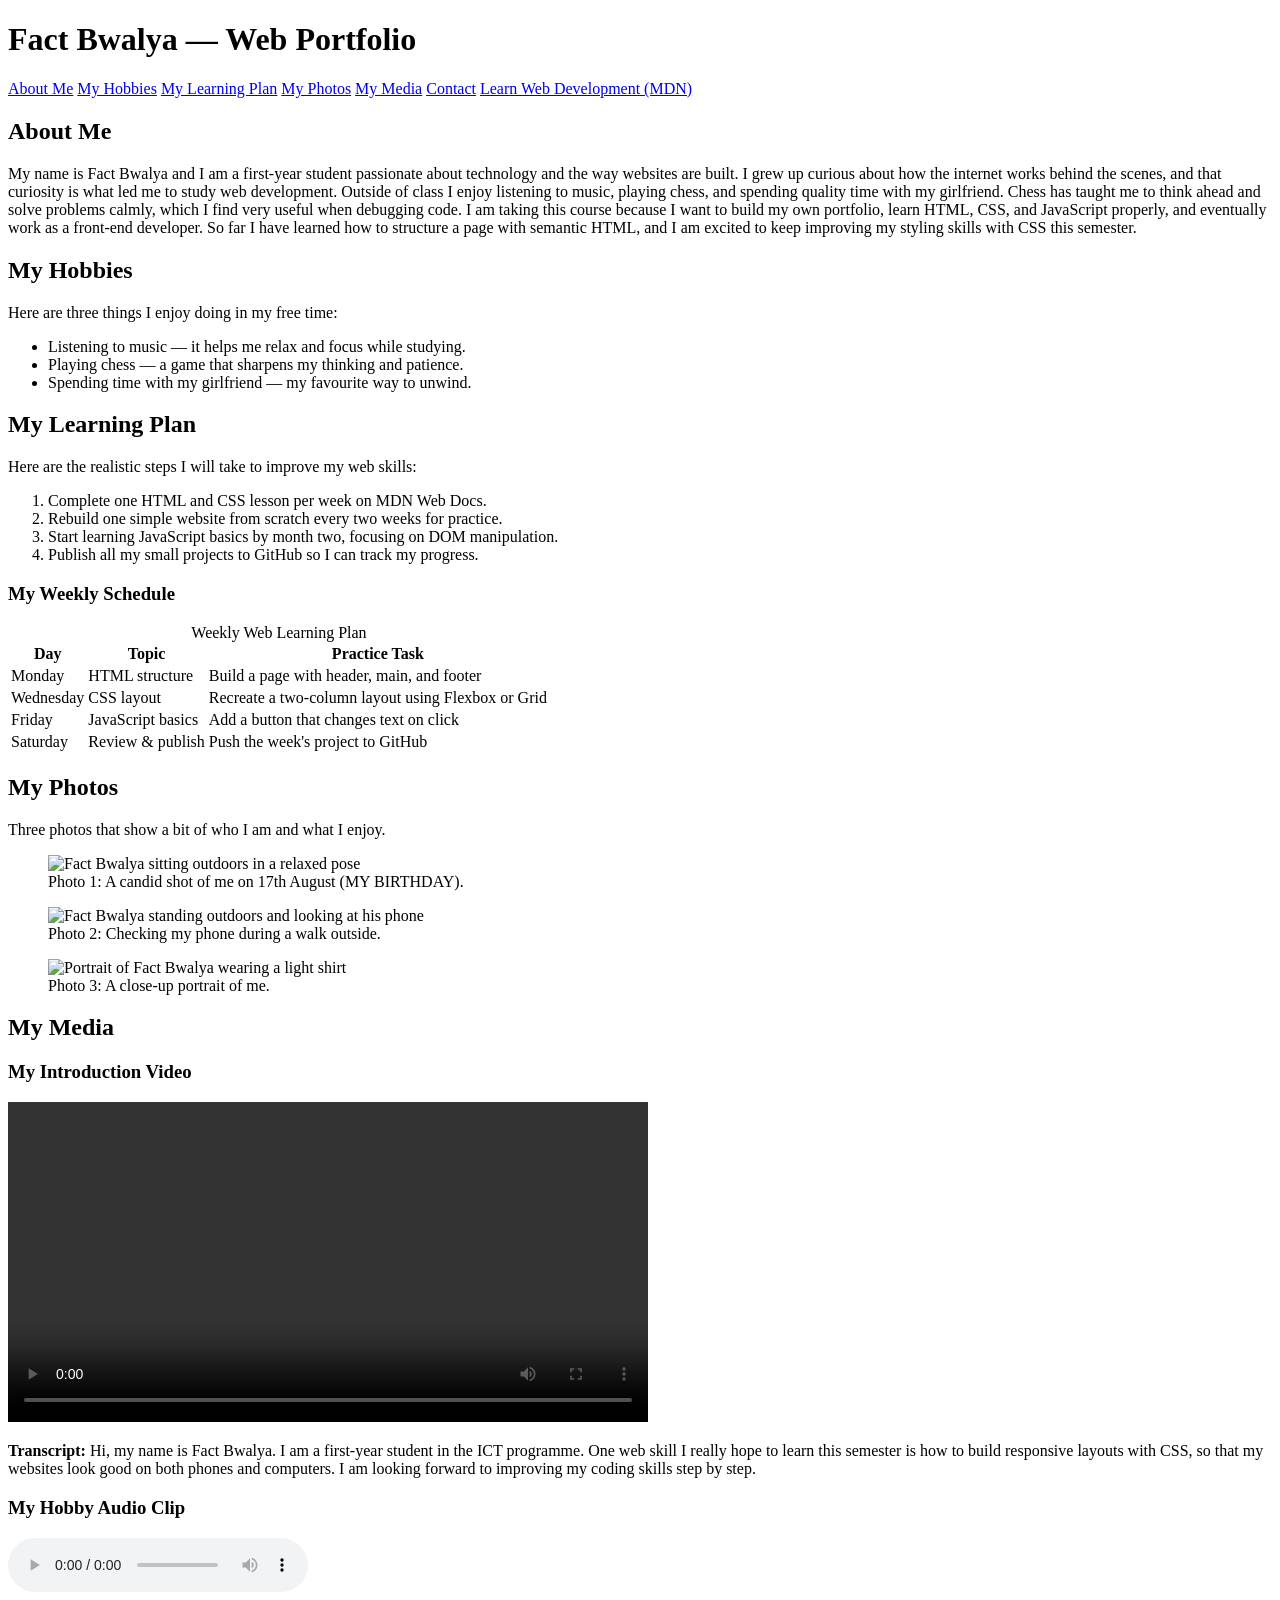
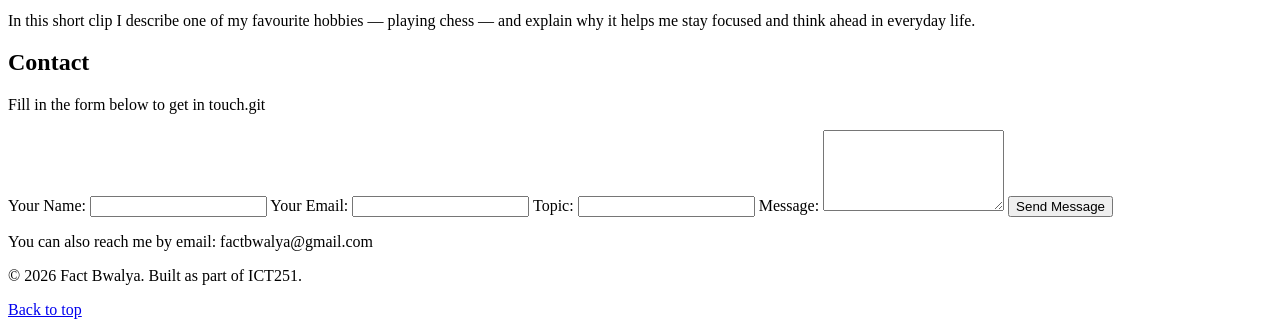
==== index.html @ b4bf5e50 "add index.html" ====
<!DOCTYPE html>
<html lang="en">
<head>
  <meta charset="UTF-8">
  <meta name="viewport" content="width=device-width, initial-scale=1.0">
  <title>Fact Bwalya — Web Portfolio</title>
  <link rel="stylesheet" href="css/styles.css">
</head>
<body>
  <header>
    <h1>Fact Bwalya — Web Portfolio</h1>
    <nav>
      <a href="#about">About Me</a>
      <a href="#hobbies">My Hobbies</a>
      <a href="#learning">My Learning Plan</a>
      <a href="#photos">My Photos</a>
      <a href="#media">My Media</a>
      <a href="#contact">Contact</a>
      <a href="https://developer.mozilla.org/en-US/docs/Learn" target="_blank" rel="noopener">
        Learn Web Development (MDN)
      </a>
    </nav>
  </header>

  <main>
    <!-- ABOUT ME -->
    <section id="about" class="content-section">
      <h2>About Me</h2>
      <p>
        My name is Fact Bwalya and I am a first-year student passionate about
        technology and the way websites are built. I grew up curious about how
        the internet works behind the scenes, and that curiosity is what led me
        to study web development. Outside of class I enjoy listening to music,
        playing chess, and spending quality time with my girlfriend. Chess has
        taught me to think ahead and solve problems calmly, which I find very
        useful when debugging code. I am taking this course because I want to
        build my own portfolio, learn HTML, CSS, and JavaScript properly, and
        eventually work as a front-end developer. So far I have learned how to
        structure a page with semantic HTML, and I am excited to keep improving
        my styling skills with CSS this semester.
      </p>
    </section>

    <!-- HOBBIES -->
    <section id="hobbies" class="content-section">
      <h2>My Hobbies</h2>
      <p>Here are three things I enjoy doing in my free time:</p>
      <ul>
        <li>Listening to music — it helps me relax and focus while studying.</li>
        <li>Playing chess — a game that sharpens my thinking and patience.</li>
        <li>Spending time with my girlfriend — my favourite way to unwind.</li>
      </ul>
    </section>

    <!-- LEARNING PLAN + TABLE -->
    <section id="learning" class="content-section">
      <h2>My Learning Plan</h2>
      <p>Here are the realistic steps I will take to improve my web skills:</p>
      <ol>
        <li>Complete one HTML and CSS lesson per week on MDN Web Docs.</li>
        <li>Rebuild one simple website from scratch every two weeks for practice.</li>
        <li>Start learning JavaScript basics by month two, focusing on DOM manipulation.</li>
        <li>Publish all my small projects to GitHub so I can track my progress.</li>
      </ol>

      <h3>My Weekly Schedule</h3>
      <table>
        <caption>Weekly Web Learning Plan</caption>
        <thead>
          <tr>
            <th>Day</th>
            <th>Topic</th>
            <th>Practice Task</th>
          </tr>
        </thead>
        <tbody>
          <tr>
            <td>Monday</td>
            <td>HTML structure</td>
            <td>Build a page with header, main, and footer</td>
          </tr>
          <tr>
            <td>Wednesday</td>
            <td>CSS layout</td>
            <td>Recreate a two-column layout using Flexbox or Grid</td>
          </tr>
          <tr>
            <td>Friday</td>
            <td>JavaScript basics</td>
            <td>Add a button that changes text on click</td>
          </tr>
          <tr>
            <td>Saturday</td>
            <td>Review &amp; publish</td>
            <td>Push the week's project to GitHub</td>
          </tr>
        </tbody>
      </table>
    </section>

    <!-- PHOTOS -->
    <section id="photos" class="content-section">
      <h2>My Photos</h2>
      <p>Three photos that show a bit of who I am and what I enjoy.</p>
      <div class="gallery">
        <figure>
          <img src="images/photo1.jpg" alt="Fact Bwalya sitting outdoors in a relaxed pose">
          <figcaption>Photo 1: A candid shot of me on 17th August (MY BIRTHDAY).</figcaption>
        </figure>
        <figure>
          <img src="images/photo2.jpg" alt="Fact Bwalya standing outdoors and looking at his phone">
          <figcaption>Photo 2: Checking my phone during a walk outside.</figcaption>
        </figure>
        <figure>
          <img src="images/photo3.jpg" alt="Portrait of Fact Bwalya wearing a light shirt">
          <figcaption>Photo 3: A close-up portrait of me.</figcaption>
        </figure>
      </div>
    </section>

    <!-- MEDIA -->
    <section id="media" class="content-section">
      <h2>My Media</h2>

      <h3>My Introduction Video</h3>
      <video controls width="640">
        <source src="videos/intro.mp4" type="video/mp4">
        Your browser does not support the video tag.
      </video>
      <p>
        <strong>Transcript:</strong> Hi, my name is Fact Bwalya. I am a
        first-year student in the ICT programme. One web skill I really hope to
        learn this semester is how to build responsive layouts with CSS, so
        that my websites look good on both phones and computers. I am looking
        forward to improving my coding skills step by step.
      </p>

      <h3>My Hobby Audio Clip</h3>
      <audio controls>
        <source src="videos/voice.mp3" type="audio/mpeg">
        Your browser does not support the audio tag.
      </audio>
      <p>
        In this short clip I describe one of my favourite hobbies — playing
        chess — and explain why it helps me stay focused and think ahead in
        everyday life.
      </p>
    </section>

    <!-- CONTACT -->
    <section id="contact" class="content-section">
      <h2>Contact</h2>
      <p>
        Fill in the form below to get in touch.git 
      </p>
      <form action="#" method="post">
        <label for="name">Your Name:</label>
        <input type="text" id="name" name="name" required>

        <label for="email">Your Email:</label>
        <input type="email" id="email" name="email" required>

        <label for="topic">Topic:</label>
        <input type="text" id="topic" name="topic">

        <label for="message">Message:</label>
        <textarea id="message" name="message" rows="5" required></textarea>

        <button type="submit">Send Message</button>
      </form>
      <p>You can also reach me by email: factbwalya@gmail.com</p>
    </section>
  </main>

  <footer>
    <p>&copy; 2026 Fact Bwalya. Built as part of ICT251.</p>
    <p><a href="#about">Back to top</a></p>
  </footer>
</body>
</html>
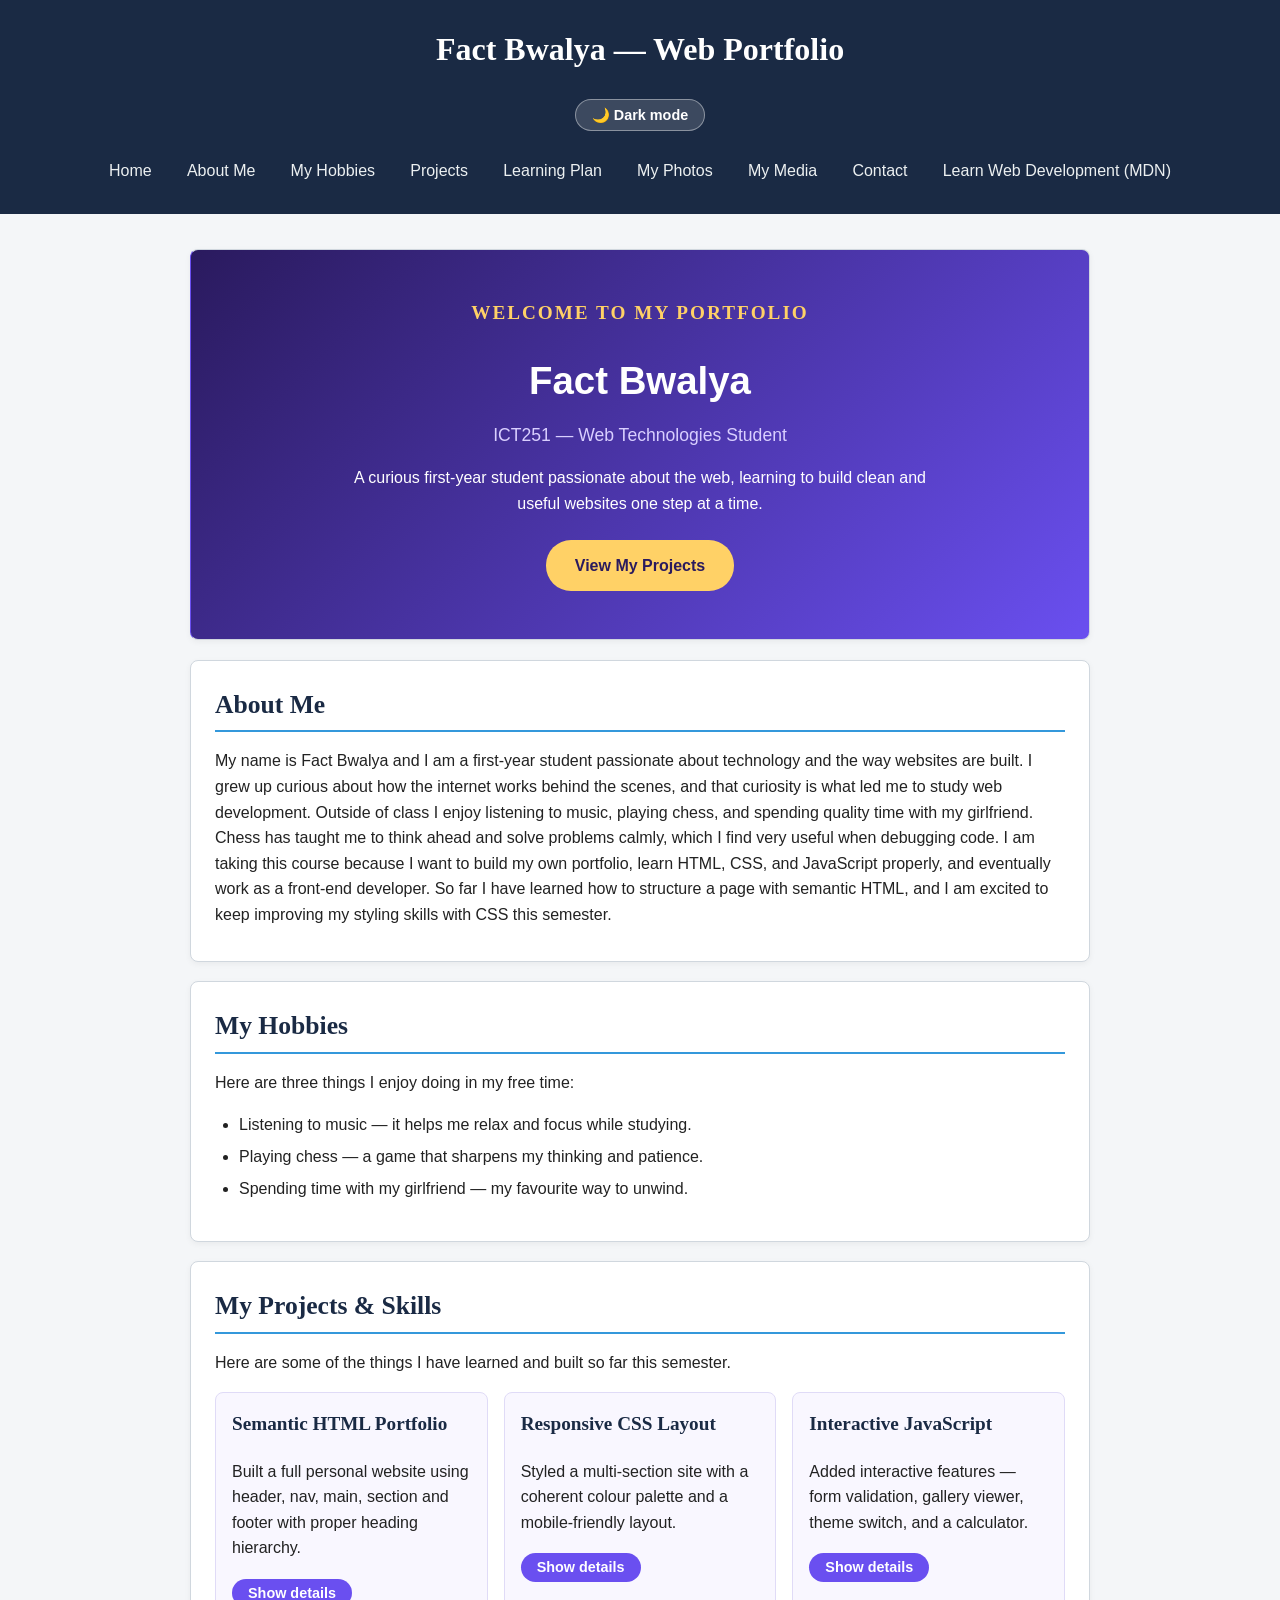
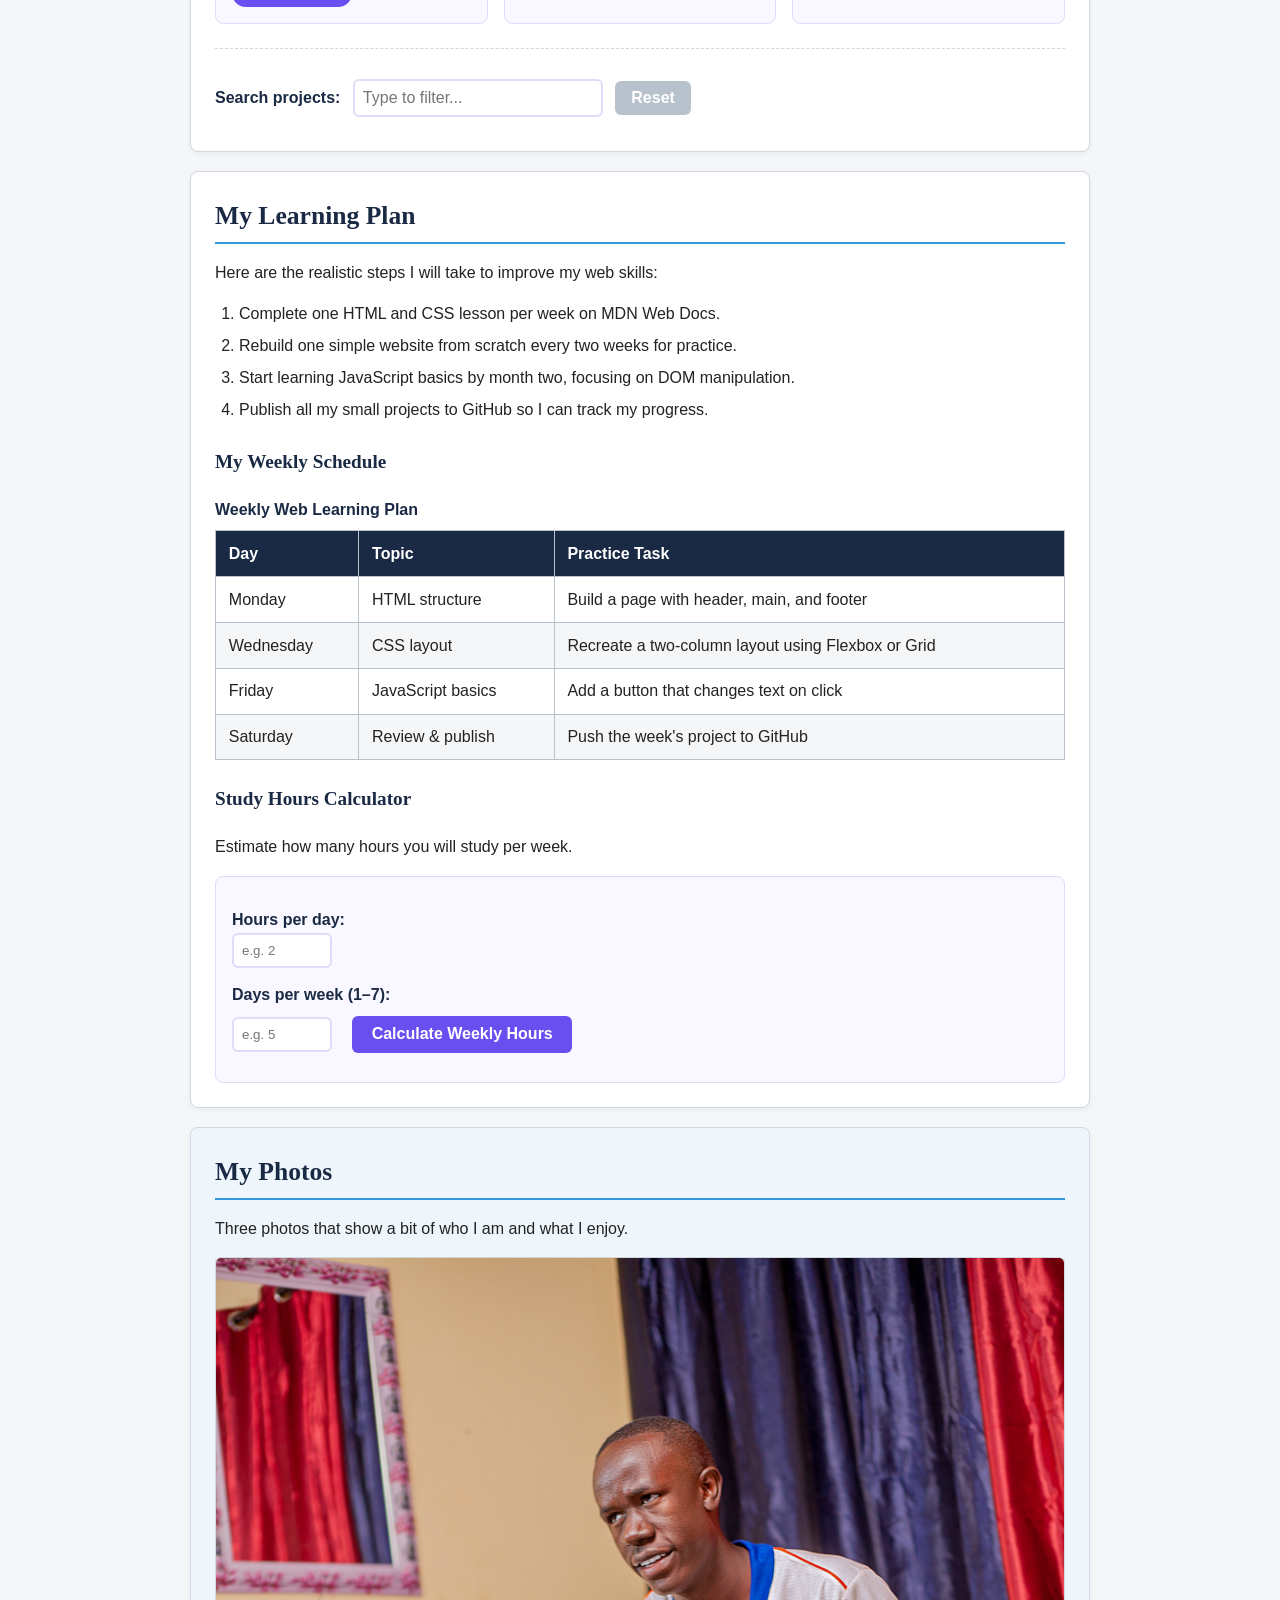
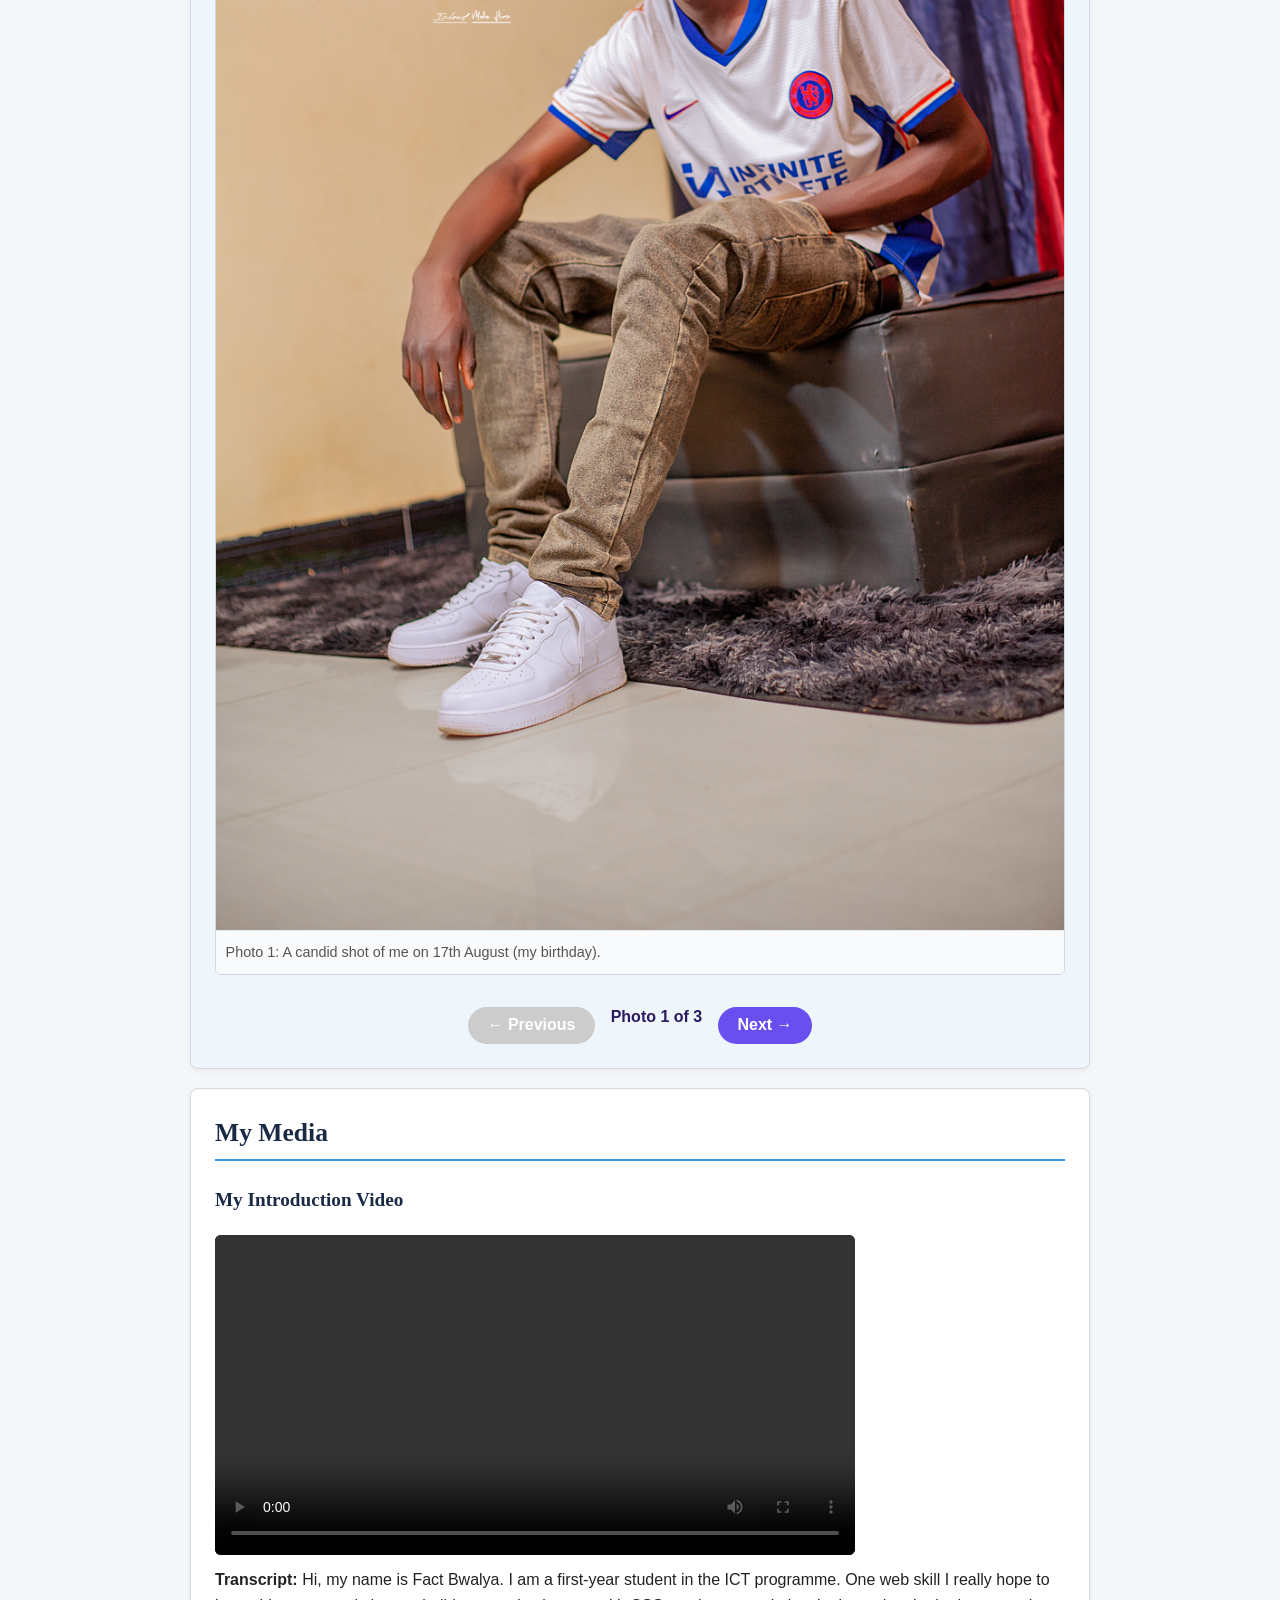
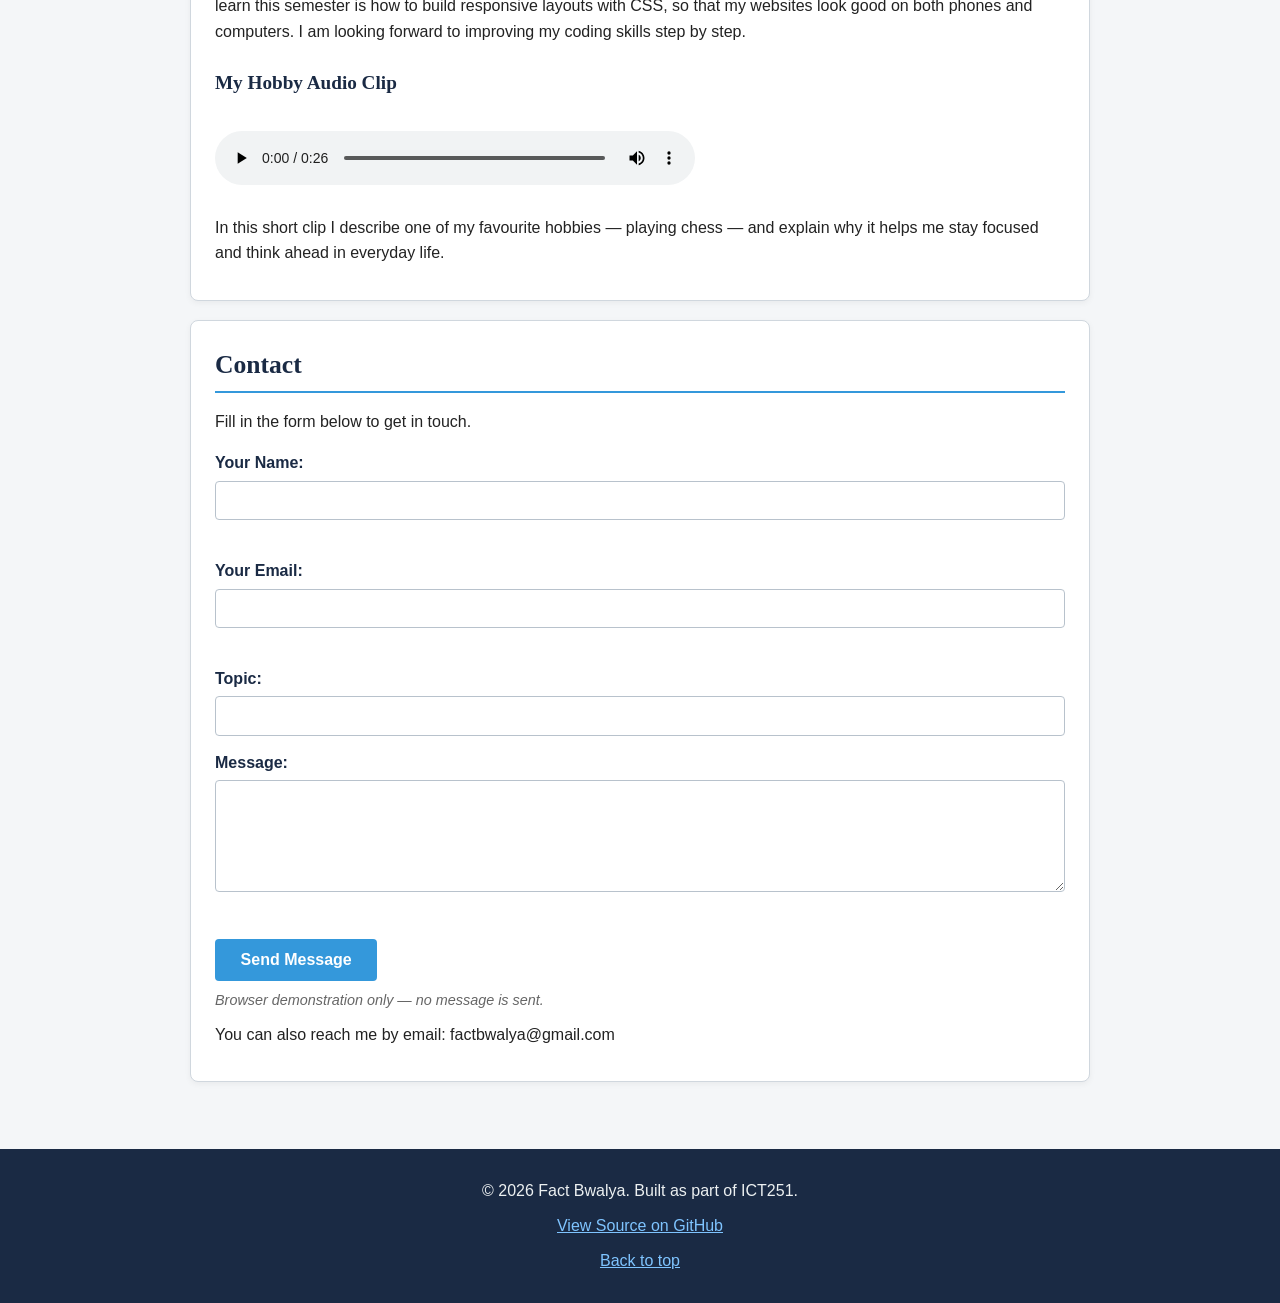
==== commit 1d5695d7: "Activity 3: add JavaScript features, hero, projects section, README-ready structure" ====
--- a/index.html
+++ b/index.html
@@ -5,14 +5,23 @@
   <meta name="viewport" content="width=device-width, initial-scale=1.0">
   <title>Fact Bwalya — Web Portfolio</title>
   <link rel="stylesheet" href="css/styles.css">
+  <script src="js/script.js" defer></script>
 </head>
 <body>
   <header>
     <h1>Fact Bwalya — Web Portfolio</h1>
-    <nav>
+    <button id="theme-toggle" class="theme-toggle" type="button" aria-label="Toggle dark mode">
+      🌙 Dark mode
+    </button>
+    <button id="menu-toggle" class="menu-toggle" type="button" aria-label="Toggle navigation menu" aria-expanded="false">
+      ☰ Menu
+    </button>
+    <nav id="main-nav">
+      <a href="#hero">Home</a>
       <a href="#about">About Me</a>
       <a href="#hobbies">My Hobbies</a>
-      <a href="#learning">My Learning Plan</a>
+      <a href="#projects">Projects</a>
+      <a href="#learning">Learning Plan</a>
       <a href="#photos">My Photos</a>
       <a href="#media">My Media</a>
       <a href="#contact">Contact</a>
@@ -23,6 +32,18 @@
   </header>
 
   <main>
+    <!-- HERO -->
+    <section id="hero" class="content-section hero">
+      <h2>Welcome to My Portfolio</h2>
+      <p class="hero-name">Fact Bwalya</p>
+      <p class="hero-programme">ICT251 — Web Technologies Student</p>
+      <p class="hero-intro">
+        A curious first-year student passionate about the web, learning to build
+        clean and useful websites one step at a time.
+      </p>
+      <a href="#projects" class="hero-btn">View My Projects</a>
+    </section>
+
     <!-- ABOUT ME -->
     <section id="about" class="content-section">
       <h2>About Me</h2>
@@ -52,7 +73,43 @@
       </ul>
     </section>
 
-    <!-- LEARNING PLAN + TABLE -->
+    <!-- PROJECTS / SKILLS -->
+    <section id="projects" class="content-section">
+      <h2>My Projects &amp; Skills</h2>
+      <p>Here are some of the things I have learned and built so far this semester.</p>
+
+      <div class="projects-grid">
+        <article class="project-card">
+          <h3>Semantic HTML Portfolio</h3>
+          <p>Built a full personal website using header, nav, main, section and footer with proper heading hierarchy.</p>
+          <button class="expand-btn" type="button">Show details</button>
+          <p class="project-details" hidden>Learned to use figure, figcaption, table, form, and video/audio elements — all with accessibility in mind (alt text, labels, transcripts).</p>
+        </article>
+
+        <article class="project-card">
+          <h3>Responsive CSS Layout</h3>
+          <p>Styled a multi-section site with a coherent colour palette and a mobile-friendly layout.</p>
+          <button class="expand-btn" type="button">Show details</button>
+          <p class="project-details" hidden>Used Flexbox, Grid, media queries, hover and focus states, and demonstrated the box model with padding, margin and borders.</p>
+        </article>
+
+        <article class="project-card">
+          <h3>Interactive JavaScript</h3>
+          <p>Added interactive features — form validation, gallery viewer, theme switch, and a calculator.</p>
+          <button class="expand-btn" type="button">Show details</button>
+          <p class="project-details" hidden>Practised events, DOM manipulation, arrays, functions, and using textContent for safe display of user input.</p>
+        </article>
+      </div>
+
+      <div class="filter-controls">
+        <label for="project-search">Search projects:</label>
+        <input type="text" id="project-search" placeholder="Type to filter...">
+        <button id="reset-search" type="button">Reset</button>
+        <p id="search-message" class="search-message"></p>
+      </div>
+    </section>
+
+    <!-- LEARNING PLAN + TABLE + CALCULATOR -->
     <section id="learning" class="content-section">
       <h2>My Learning Plan</h2>
       <p>Here are the realistic steps I will take to improve my web skills:</p>
@@ -96,6 +153,19 @@
           </tr>
         </tbody>
       </table>
+
+      <h3>Study Hours Calculator</h3>
+      <p>Estimate how many hours you will study per week.</p>
+      <div class="calculator">
+        <label for="hours-per-day">Hours per day:</label>
+        <input type="number" id="hours-per-day" min="0" step="0.5" placeholder="e.g. 2">
+
+        <label for="days-per-week">Days per week (1–7):</label>
+        <input type="number" id="days-per-week" min="1" max="7" placeholder="e.g. 5">
+
+        <button id="calc-hours" type="button">Calculate Weekly Hours</button>
+        <p id="calc-result" class="calc-result" role="status"></p>
+      </div>
     </section>
 
     <!-- PHOTOS -->
@@ -105,7 +175,7 @@
       <div class="gallery">
         <figure>
           <img src="images/photo1.jpg" alt="Fact Bwalya sitting outdoors in a relaxed pose">
-          <figcaption>Photo 1: A candid shot of me on 17th August (MY BIRTHDAY).</figcaption>
+          <figcaption>Photo 1: A candid shot of me on 17th August (my birthday).</figcaption>
         </figure>
         <figure>
           <img src="images/photo2.jpg" alt="Fact Bwalya standing outdoors and looking at his phone">
@@ -150,31 +220,42 @@
     <!-- CONTACT -->
     <section id="contact" class="content-section">
       <h2>Contact</h2>
-      <p>
-        Fill in the form below to get in touch.git 
-      </p>
-      <form action="#" method="post">
+      <p>Fill in the form below to get in touch.</p>
+
+      <form id="contact-form" action="#" method="post" novalidate>
         <label for="name">Your Name:</label>
         <input type="text" id="name" name="name" required>
+        <p class="error" id="name-error"></p>
 
         <label for="email">Your Email:</label>
         <input type="email" id="email" name="email" required>
+        <p class="error" id="email-error"></p>
 
         <label for="topic">Topic:</label>
         <input type="text" id="topic" name="topic">
 
         <label for="message">Message:</label>
         <textarea id="message" name="message" rows="5" required></textarea>
+        <p class="error" id="message-error"></p>
 
         <button type="submit">Send Message</button>
       </form>
+
+      <div id="form-preview" class="form-preview" hidden></div>
+
+      <p class="form-note">Browser demonstration only — no message is sent.</p>
       <p>You can also reach me by email: factbwalya@gmail.com</p>
     </section>
   </main>
 
   <footer>
     <p>&copy; 2026 Fact Bwalya. Built as part of ICT251.</p>
-    <p><a href="#about">Back to top</a></p>
+    <p>
+      <a href="https://github.com/factbwalya-creator/myweb" target="_blank" rel="noopener">
+        View Source on GitHub
+      </a>
+    </p>
+    <p><a href="#hero">Back to top</a></p>
   </footer>
 </body>
 </html>
--- a/css/styles.css
+++ b/css/styles.css
@@ -0,0 +1,624 @@
+/* ============================================
+   BASE STYLES — element selectors
+   ============================================ */
+* {
+  box-sizing: border-box;
+}
+
+body {
+  font-family: 'Segoe UI', Tahoma, Geneva, Verdana, sans-serif;
+  line-height: 1.6;
+  color: #222;
+  background-color: #f4f6f8;
+  margin: 0;
+  padding: 0;
+}
+
+h1, h2, h3 {
+  font-family: Georgia, 'Times New Roman', serif;
+  color: #1a2a44;
+  margin-top: 0;
+}
+
+h1 {
+  font-size: 2rem;
+  margin-bottom: 0.5rem;
+}
+
+h2 {
+  font-size: 1.6rem;
+  border-bottom: 2px solid #3498db;
+  padding-bottom: 0.3rem;
+  margin-bottom: 1rem;
+}
+
+h3 {
+  font-size: 1.2rem;
+  margin-top: 1.5rem;
+}
+
+p {
+  margin: 0.6rem 0;
+}
+
+/* ============================================
+   HEADER & NAV
+   ============================================ */
+header {
+  background-color: #1a2a44;
+  color: #fff;
+  padding: 1.5rem 1rem;
+  text-align: center;
+}
+
+header h1 {
+  color: #fff;
+}
+
+nav {
+  margin-top: 0.8rem;
+  display: flex;
+  flex-wrap: wrap;
+  justify-content: center;
+  gap: 0.4rem;
+}
+
+nav a {
+  color: #ecf0f1;
+  text-decoration: none;
+  padding: 0.4rem 0.9rem;
+  border-radius: 4px;
+  font-weight: 500;
+  transition: background-color 0.2s ease, color 0.2s ease;
+}
+
+nav a:hover,
+nav a:focus {
+  background-color: #3498db;
+  color: #fff;
+  outline: 2px solid #fff;
+  outline-offset: 2px;
+}
+
+/* ============================================
+   MAIN & SECTIONS (class selector)
+   ============================================ */
+main {
+  padding: 1rem;
+}
+
+.content-section {
+  background-color: #ffffff;
+  padding: 1.5rem;
+  margin: 1.2rem auto;
+  max-width: 900px;
+  border: 1px solid #d0d7de;
+  border-radius: 8px;
+  box-shadow: 0 2px 6px rgba(0, 0, 0, 0.05);
+}
+
+/* ID selector — unique to the photos section */
+#photos {
+  background-color: #eef6fb;
+}
+
+/* ============================================
+   LISTS
+   ============================================ */
+ul, ol {
+  padding-left: 1.5rem;
+}
+
+li {
+  margin: 0.4rem 0;
+}
+
+/* ============================================
+   TABLE
+   ============================================ */
+table {
+  width: 100%;
+  border-collapse: collapse;
+  margin: 1rem 0;
+}
+
+caption {
+  caption-side: top;
+  text-align: left;
+  font-weight: bold;
+  padding-bottom: 0.5rem;
+  color: #1a2a44;
+}
+
+th, td {
+  border: 1px solid #b8c2cc;
+  padding: 0.6rem 0.8rem;
+  text-align: left;
+}
+
+th {
+  background-color: #1a2a44;
+  color: #fff;
+}
+
+tbody tr:nth-child(even) {
+  background-color: #f4f6f8;
+}
+
+/* ============================================
+   PHOTO GALLERY
+   ============================================ */
+.gallery {
+  display: grid;
+  grid-template-columns: repeat(auto-fit, minmax(220px, 1fr));
+  gap: 1rem;
+  margin-top: 1rem;
+}
+
+figure {
+  margin: 0;
+  background-color: #fff;
+  border: 1px solid #d0d7de;
+  border-radius: 6px;
+  overflow: hidden;
+}
+
+img {
+  max-width: 100%;
+  height: auto;
+  display: block;
+}
+
+figcaption {
+  padding: 0.6rem;
+  font-size: 0.9rem;
+  color: #555;
+  background-color: #f9fafb;
+  border-top: 1px solid #e5e8ec;
+}
+
+/* ============================================
+   MEDIA (video + audio)
+   ============================================ */
+video {
+  max-width: 100%;
+  height: auto;
+  display: block;
+  margin: 0.8rem 0;
+  border-radius: 6px;
+  background-color: #000;
+}
+
+audio {
+  width: 100%;
+  max-width: 480px;
+  margin: 0.8rem 0;
+}
+
+/* ============================================
+   FORM
+   ============================================ */
+form {
+  margin-top: 1rem;
+}
+
+label {
+  display: block;
+  font-weight: bold;
+  margin-top: 0.9rem;
+  color: #1a2a44;
+}
+
+input[type="text"],
+input[type="email"],
+textarea {
+  width: 100%;
+  padding: 0.6rem;
+  margin-top: 0.3rem;
+  border: 1px solid #b8c2cc;
+  border-radius: 4px;
+  font-family: inherit;
+  font-size: 1rem;
+}
+
+input:focus,
+textarea:focus {
+  outline: 2px solid #3498db;
+  border-color: #3498db;
+}
+
+button {
+  background-color: #3498db;
+  color: #fff;
+  border: none;
+  padding: 0.75rem 1.6rem;
+  margin-top: 1rem;
+  border-radius: 4px;
+  font-size: 1rem;
+  font-weight: bold;
+  cursor: pointer;
+  transition: background-color 0.2s ease;
+}
+
+button:hover,
+button:focus {
+  background-color: #1d6fa5;
+  outline: 2px solid #1a2a44;
+  outline-offset: 2px;
+}
+
+/* ============================================
+   FOOTER
+   ============================================ */
+footer {
+  background-color: #1a2a44;
+  color: #ecf0f1;
+  text-align: center;
+  padding: 1.2rem 1rem;
+  margin-top: 2rem;
+}
+
+footer a {
+  color: #7fc4ff;
+  text-decoration: underline;
+}
+
+footer a:hover,
+footer a:focus {
+  color: #fff;
+}
+
+/* ============================================
+   RESPONSIVE — narrow screens
+   ============================================ */
+@media (max-width: 600px) {
+  h1 {
+    font-size: 1.5rem;
+  }
+  h2 {
+    font-size: 1.3rem;
+  }
+  header {
+    padding: 1rem 0.5rem;
+  }
+  nav a {
+    padding: 0.35rem 0.7rem;
+    font-size: 0.9rem;
+  }
+  .content-section {
+    padding: 1rem;
+    margin: 0.8rem auto;
+  }
+}
+/* =========================================================
+   ACTIVITY 3 — New styles
+   ========================================================= */
+
+/* HERO */
+.hero {
+  text-align: center;
+  background: linear-gradient(135deg, #2a1a5e 0%, #6a4ff0 100%);
+  color: #fff;
+  border-left-color: #6a4ff0;
+  padding: 3rem 1.5rem;
+}
+.hero h2 {
+  color: #ffd166;
+  border: none;
+  font-size: 1.2rem;
+  text-transform: uppercase;
+  letter-spacing: 2px;
+}
+.hero-name {
+  font-size: 2.4rem;
+  font-weight: bold;
+  margin: 0.3rem 0;
+}
+.hero-programme {
+  font-size: 1.1rem;
+  color: #d9cfff;
+  margin-bottom: 1rem;
+}
+.hero-intro {
+  max-width: 600px;
+  margin: 0 auto 1.5rem;
+  font-size: 1rem;
+}
+.hero-btn {
+  display: inline-block;
+  background: #ffd166;
+  color: #2a1a5e;
+  padding: 0.8rem 1.8rem;
+  border-radius: 25px;
+  font-weight: bold;
+  text-decoration: none;
+  transition: all 0.2s ease;
+}
+.hero-btn:hover,
+.hero-btn:focus {
+  background: #fff;
+  transform: translateY(-2px);
+  outline: none;
+}
+
+/* MENU TOGGLE (mobile nav) */
+.menu-toggle {
+  display: none;
+  background: rgba(255,255,255,0.15);
+  color: #fff;
+  border: 1px solid rgba(255,255,255,0.4);
+  padding: 0.5rem 1rem;
+  border-radius: 6px;
+  cursor: pointer;
+  font-size: 1rem;
+  margin-bottom: 0.5rem;
+}
+
+/* THEME TOGGLE */
+.theme-toggle {
+  background: rgba(255,255,255,0.15);
+  color: #fff;
+  border: 1px solid rgba(255,255,255,0.4);
+  padding: 0.4rem 1rem;
+  border-radius: 20px;
+  cursor: pointer;
+  font-size: 0.9rem;
+  margin-bottom: 0.5rem;
+}
+.theme-toggle:hover,
+.theme-toggle:focus {
+  background: #ffd166;
+  color: #2a1a5e;
+  outline: none;
+}
+
+/* GALLERY CONTROLS */
+.gallery-controls {
+  display: flex;
+  justify-content: center;
+  align-items: center;
+  gap: 1rem;
+  margin-top: 1rem;
+}
+.gallery-controls button {
+  background: #6a4ff0;
+  color: #fff;
+  border: none;
+  padding: 0.6rem 1.2rem;
+  border-radius: 20px;
+  cursor: pointer;
+  font-weight: bold;
+}
+.gallery-controls button:hover:not(:disabled),
+.gallery-controls button:focus:not(:disabled) {
+  background: #2a1a5e;
+  outline: 2px solid #ffd166;
+}
+.gallery-controls button:disabled {
+  background: #ccc;
+  cursor: not-allowed;
+}
+.gallery-status {
+  font-weight: bold;
+  color: #2a1a5e;
+}
+
+/* PROJECTS */
+.projects-grid {
+  display: grid;
+  grid-template-columns: repeat(auto-fit, minmax(240px, 1fr));
+  gap: 1rem;
+  margin: 1rem 0;
+}
+.project-card {
+  background: #f9f7ff;
+  border: 1px solid #e0dbf7;
+  border-radius: 8px;
+  padding: 1rem;
+}
+.project-card h3 {
+  margin-top: 0;
+}
+.expand-btn {
+  background: #6a4ff0;
+  color: #fff;
+  border: none;
+  padding: 0.4rem 1rem;
+  border-radius: 15px;
+  cursor: pointer;
+  font-size: 0.9rem;
+  margin-top: 0.5rem;
+}
+.expand-btn:hover,
+.expand-btn:focus {
+  background: #2a1a5e;
+  outline: 2px solid #ffd166;
+}
+.project-details {
+  margin-top: 0.6rem;
+  padding: 0.6rem;
+  background: #fff;
+  border-left: 3px solid #6a4ff0;
+  font-size: 0.9rem;
+}
+
+/* SEARCH */
+.filter-controls {
+  margin-top: 1.5rem;
+  padding-top: 1rem;
+  border-top: 1px dashed #d0d7de;
+}
+.filter-controls label {
+  display: inline-block;
+  margin-right: 0.5rem;
+}
+#project-search {
+  padding: 0.5rem;
+  border: 2px solid #e0dbf7;
+  border-radius: 6px;
+  width: 250px;
+  max-width: 100%;
+}
+#project-search:focus {
+  outline: none;
+  border-color: #6a4ff0;
+}
+#reset-search {
+  background: #b8c2cc;
+  color: #fff;
+  border: none;
+  padding: 0.5rem 1rem;
+  border-radius: 6px;
+  cursor: pointer;
+  margin-left: 0.5rem;
+}
+#reset-search:hover,
+#reset-search:focus {
+  background: #6a4ff0;
+  outline: none;
+}
+.search-message {
+  font-style: italic;
+  color: #6a4ff0;
+  margin-top: 0.5rem;
+}
+
+/* CALCULATOR */
+.calculator {
+  background: #f9f7ff;
+  padding: 1rem;
+  border-radius: 8px;
+  border: 1px solid #e0dbf7;
+  margin-top: 1rem;
+}
+.calculator input {
+  padding: 0.5rem;
+  border: 2px solid #e0dbf7;
+  border-radius: 6px;
+  width: 100px;
+  margin-right: 1rem;
+}
+.calculator input:focus {
+  outline: none;
+  border-color: #6a4ff0;
+}
+#calc-hours {
+  background: #6a4ff0;
+  color: #fff;
+  border: none;
+  padding: 0.6rem 1.2rem;
+  border-radius: 6px;
+  cursor: pointer;
+  margin-top: 0.5rem;
+  font-weight: bold;
+}
+#calc-hours:hover,
+#calc-hours:focus {
+  background: #2a1a5e;
+  outline: 2px solid #ffd166;
+}
+.calc-result {
+  font-weight: bold;
+  margin-top: 0.8rem;
+}
+.calc-result.error-text { color: #d6336c; }
+.calc-result.success-text { color: #2bb673; }
+
+/* FORM ERRORS + PREVIEW */
+.error {
+  color: #d6336c;
+  font-size: 0.9rem;
+  margin: 0.3rem 0 0;
+  min-height: 1.2rem;
+}
+.form-preview {
+  margin-top: 1rem;
+  padding: 1rem;
+  background: #eefcf5;
+  border-left: 4px solid #2bb673;
+  border-radius: 6px;
+}
+.form-preview h3 {
+  color: #2bb673;
+  margin-top: 0;
+}
+.form-note {
+  font-style: italic;
+  color: #666;
+  font-size: 0.9rem;
+  margin-top: 0.5rem;
+}
+
+/* DARK THEME */
+body.dark {
+  background: #12121a;
+  color: #eaeaf0;
+}
+body.dark .content-section {
+  background: #1c1c28;
+  color: #eaeaf0;
+  border-color: #33334a;
+}
+body.dark h1, body.dark h2, body.dark h3 {
+  color: #ffd166;
+}
+body.dark .hero {
+  background: linear-gradient(135deg, #0d0d15 0%, #2a1a5e 100%);
+}
+body.dark figcaption {
+  background: #23232f;
+  color: #c5c5d0;
+}
+body.dark .project-card,
+body.dark .calculator,
+body.dark figure {
+  background: #23232f;
+  border-color: #33334a;
+}
+body.dark .project-details {
+  background: #1a1a24;
+}
+body.dark input,
+body.dark textarea {
+  background: #23232f;
+  color: #eaeaf0;
+  border-color: #444;
+}
+body.dark .form-preview {
+  background: #1a2a20;
+}
+
+/* RESPONSIVE */
+@media (max-width: 700px) {
+  /* Show hamburger, hide nav by default */
+  .menu-toggle {
+    display: inline-block;
+  }
+  #main-nav {
+    display: none;
+    flex-direction: column;
+    width: 100%;
+    padding: 0.5rem 0;
+  }
+  #main-nav.open {
+    display: flex;
+  }
+  #main-nav a {
+    display: block;
+    text-align: center;
+    margin: 0.3rem 0;
+  }
+  .hero-name {
+    font-size: 1.8rem;
+  }
+  .gallery-controls {
+    flex-wrap: wrap;
+  }
+  .calculator input {
+    width: 80px;
+  }
+  #project-search {
+    width: 100%;
+    margin-top: 0.3rem;
+  }
+}
